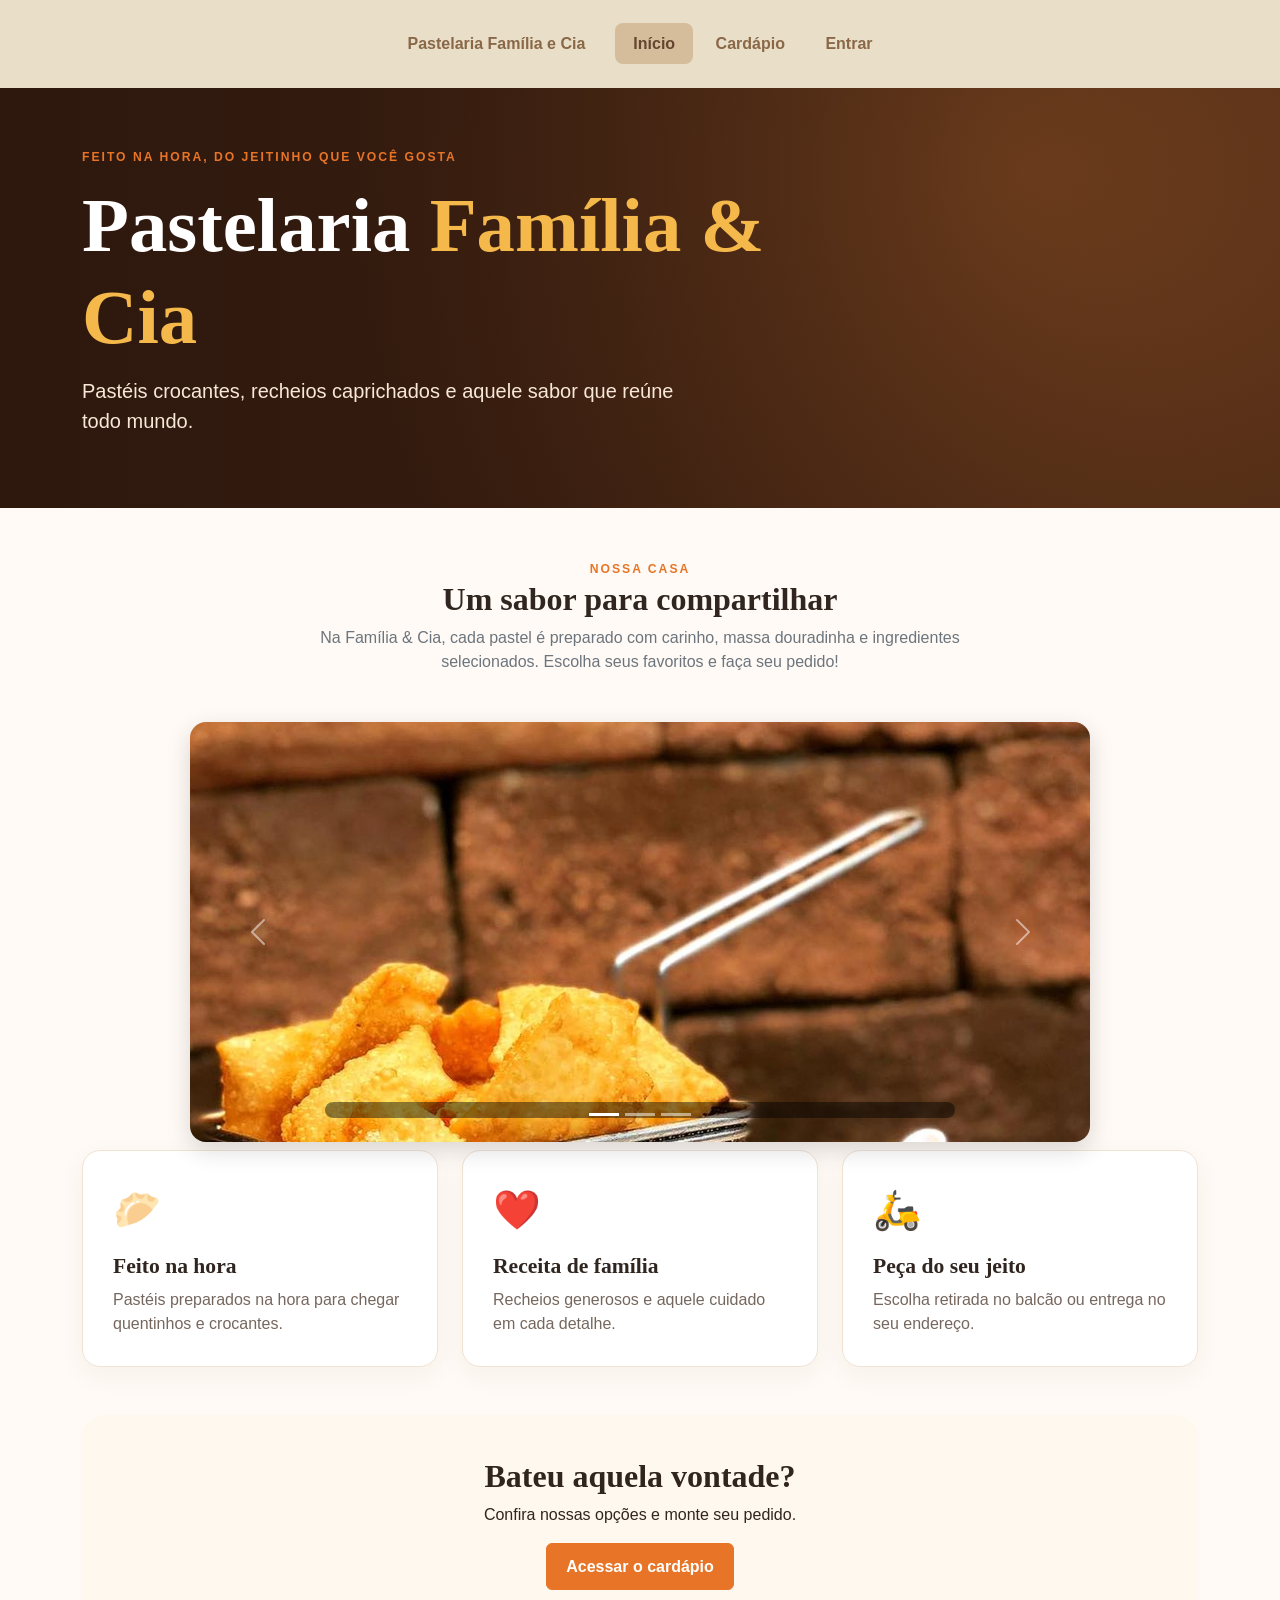
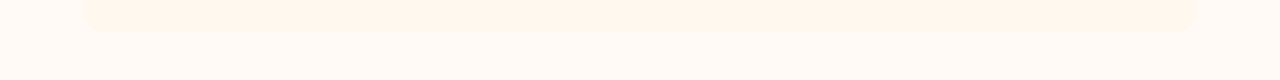
==== index.html @ 38f6bf9c "primeiro commit" ====
<!DOCTYPE html>
<html lang="pt-br">
<head>
  <meta charset="UTF-8">
  <meta name="viewport" content="width=device-width, initial-scale=1.0">
  <title>Pastelaria Família & Cia</title>

  <!-- Bootstrap CSS -->
  <link href="https://cdn.jsdelivr.net/npm/bootstrap@5.3.8/dist/css/bootstrap.min.css" rel="stylesheet">
  <!-- Estilos Customizados -->
  <link rel="stylesheet" href="public/style/index.css">

  

  
<link rel="stylesheet"
href="https://cdn.jsdelivr.net/npm/bootstrap-icons@1.11.3/font/bootstrap-icons.min.css">
 
</head>
<body>

   <nav>
    <a href="index.html">Pastelaria Família e Cia</a>

    <div class="links-nav">
        <a href="index.html">Início</a>
        <a href="login.html">Login</a>
        <a href="cardapio.html">Cardápio</a>
        <a href="produtos.html">Produtos</a>
        <a href="pedidos.html">Pedidos</a>
        <a href="usuarios.html">Usuários</a>
        <a href="perfil.html">Perfil</a>
        
        <!-- Ícone do Carrinho padronizado (sem li para evitar o ponto) -->
        <a href="carrinho.html" class="link-carrinho" title="Meu carrinho">
            <i class="bi bi-cart3"></i>
            <span class="cart-count-badge">0</span>
        </a>
    </div>
</nav>

  <!-- Cabeçalho Principal (Hero) -->
  <header class="hero">
    <div class="container py-5">
      <span class="eyebrow">Feito na hora, do jeitinho que você gosta</span>
      <h1>Pastelaria <span>Família & Cia</span></h1>
      <p class="lead">Pastéis crocantes, recheios caprichados e aquele sabor que reúne todo mundo.</p>
    </div>
  </header>

  <!-- Conteúdo Principal -->
  <main class="container py-5">
    <section class="text-center mb-5">
      <span class="eyebrow">Nossa casa</span>
      <h2>Um sabor para compartilhar</h2>
      <p class="text-secondary mx-auto intro">
        Na Família & Cia, cada pastel é preparado com carinho, massa douradinha e ingredientes selecionados. Escolha seus favoritos e faça seu pedido!
      </p>
    </section>

    <!-- Carrossel de fotos -->
<div id="carrosselPasteis" class="carousel slide carrossel-pasteis mb-2" data-bs-ride="carousel">
  <div class="carousel-indicators">
    <button type="button" data-bs-target="#carrosselPasteis" data-bs-slide-to="0" class="active" aria-label="Foto 1"></button>
    <button type="button" data-bs-target="#carrosselPasteis" data-bs-slide-to="1" aria-label="Foto 2"></button>
    <button type="button" data-bs-target="#carrosselPasteis" data-bs-slide-to="2" aria-label="Foto 3"></button>
  </div>

  <div class="carousel-inner">
    <div class="carousel-item active">
      <img src="public/images/pastel01.jpg" class="d-block w-100">
      <div class="carousel-caption">
  
      </div>
    </div>
    <div class="carousel-item">
      <img src="public/images/pastel02.webp" class="d-block w-100">
      <div class="carousel-caption">
        
      </div>
    </div>
    <div class="carousel-item">
      <img src="public/images/pastel03.jpg" class="d-block w-100">
      <div class="carousel-caption">
        
      </div>
    </div>
  </div>

  <button class="carousel-control-prev" type="button" data-bs-target="#carrosselPasteis" data-bs-slide="prev">
    <span class="carousel-control-prev-icon" aria-hidden="true"></span>
    <span class="visually-hidden">Anterior</span>
  </button>
  <button class="carousel-control-next" type="button" data-bs-target="#carrosselPasteis" data-bs-slide="next">
    <span class="carousel-control-next-icon" aria-hidden="true"></span>
    <span class="visually-hidden">Próximo</span>
  </button>
</div>

    <!-- Destaques -->
    <div class="row g-4">
      <div class="col-md-4">
        <div class="feature-card">
          <div class="feature-icon">🥟</div>
          <h3>Feito na hora</h3>
          <p>Pastéis preparados na hora para chegar quentinhos e crocantes.</p>
        </div>
      </div>

      <div class="col-md-4">
        <div class="feature-card">
          <div class="feature-icon">❤️</div>
          <h3>Receita de família</h3>
          <p>Recheios generosos e aquele cuidado em cada detalhe.</p>
        </div>
      </div>

      <div class="col-md-4">
        <div class="feature-card">
          <div class="feature-icon">🛵</div>
          <h3>Peça do seu jeito</h3>
          <p>Escolha retirada no balcão ou entrega no seu endereço.</p>
        </div>
      </div>
    </div>

    <!-- Chamada para Ação (CTA) -->
    <section class="cta mt-5 text-center">
      <h2>Bateu aquela vontade?</h2>
      <p>Confira nossas opções e monte seu pedido.</p>
      <a href="cardapio.html" class="btn btn-pastel">Acessar o cardápio</a>
    </section>
  </main>
  

  <!-- Rodapé gerado via JS -->
  <div id="site-footer"></div>

  <!-- Scripts -->
  <script src="https://cdn.jsdelivr.net/npm/bootstrap@5.3.8/dist/js/bootstrap.bundle.min.js"></script>
  <script src="public/scripts/sessao.js"></script>
</body>
</html>
---- public/style/index.css ----
/* Barra de navegação */
nav {
    background-color: #E9DFC9;
    padding: 20px;
    display: flex;
    justify-content: center;
    align-items: center;
    gap: 12px;
    flex-wrap: wrap;
}

/* Links */
nav a {
    color: #896747;
    text-decoration: none;
    font-size: 16px;
    font-weight: 600;
    padding: 12px 18px;
    border-radius: 8px;
    transition: all 0.3s ease;
}

/* Ao passar o mouse */
nav a:hover {
    background-color: #C49A6C;
    color: #FFF9ED;
}

/* Link da página atual */
nav a.ativo {
    background-color: #D5BD9B;
    color: #65452F;
}

:root {
    --brown: #432719;
    --orange: #e87527;
    --cream: #fff8ef;
    --gold: #f5b84b;
    --ink: #30251f
}

* {
    box-sizing: border-box
}

body {
    font-family: 'DM Sans', sans-serif;
    background: #fffdf9;
    color: var(--ink)
}

h1,
h2,
h3,
.brand {
    font-family: 'Playfair Display', serif;
    font-weight: 700
}

a {
    color: var(--orange)
}

.site-nav {
    background: var(--brown);
    padding: 13px 0
}

.site-nav .navbar-brand {
    font-family: 'Playfair Display', serif;
    color: #fff;
    font-size: 1.35rem
}

.site-nav .nav-link {
    color: #f9e9d9 !important;
    font-weight: 600
}

.site-nav .nav-link:hover {
    color: var(--gold) !important
}

.hero {
    background: linear-gradient(90deg, rgba(42, 22, 12, .92), rgba(42, 22, 12, .56)), radial-gradient(circle at 80% 20%, #d77b37, #572c18 65%);
    color: white;
    min-height: 420px;
    display: flex;
    align-items: center
}

.hero h1 {
    font-size: clamp(2.7rem, 6vw, 4.8rem);
    max-width: 760px;
    margin: 12px 0
}

.hero h1 span {
    color: var(--gold)
}

.hero .lead {
    max-width: 610px;
    color: #f8e8d7
}

.eyebrow {
    text-transform: uppercase;
    letter-spacing: 2px;
    font-size: .76rem;
    font-weight: 700;
    color: var(--orange)
}

.btn-pastel, .btn-nonna {
    background: var(--orange);
    border-color: var(--orange);
    color: white;
    font-weight: 700;
    padding: .65rem 1.2rem
}

.btn-pastel:hover, .btn-nonna:hover {
    background: #c95d18;
    border-color: #c95d18;
    color: white
}

.btn-outline-light {
    font-weight: 600
}

.intro {
    max-width: 700px
}

.feature-card {
    height: 100%;
    padding: 30px;
    border: 1px solid #f1e2d4;
    border-radius: 18px;
    background: white;
    box-shadow: 0 8px 28px #5a30100c
}

.feature-card h3 {
    font-size: 1.35rem
}

.feature-card p {
    color: #76675e;
    margin: 0
}

.feature-icon {
    font-size: 2.4rem;
    margin-bottom: 15px
}

.cta {
    background: var(--cream);
    border-radius: 22px;
    padding: 42px 20px
}

.page-heading {
    text-align: center;
    margin-bottom: 32px
}

.page-heading p {
    color: #76675e
}

.form-card {
    max-width: 480px;
    margin: auto;
    padding: 32px;
    background: white;
    border: 1px solid #f0e3d7;
    border-radius: 18px;
    box-shadow: 0 12px 35px #492b1510
}

.form-card.wide {
    max-width: 850px
}

.form-card h1 {
    margin: 8px 0 22px
}

.form-control,
.form-select {
    border-color: #e8d9cc;
    padding: .7rem .85rem
}

.form-control:focus,
.form-select:focus {
    border-color: var(--orange);
    box-shadow: 0 0 0 .2rem #e8752720
}

.product-card {
    height: 100%;
    border: 1px solid #f0e2d5;
    border-radius: 18px;
    overflow: hidden;
    box-shadow: 0 8px 25px #492b150b;
    transition: .2s
}

.product-card:hover {
    transform: translateY(-4px);
    box-shadow: 0 14px 30px #492b1518
}

.product-art {
    height: 175px;
    background: linear-gradient(135deg, #fff0d9, #f7d5a8);
    display: grid;
    place-items: center;
    font-size: 5rem
}

.product-card .card-body {
    padding: 20px
}

.price {
    font-size: 1.25rem;
    color: #b84e14;
    font-weight: 800
}

.filter-btn {
    border: 1px solid #e7d5c6;
    background: white;
    border-radius: 30px;
    padding: 8px 17px;
    font-weight: 600
}

.filter-btn.active,
.filter-btn:hover {
    background: var(--brown);
    color: white;
    border-color: var(--brown)
}

footer {
    margin-top: 40px;
    background: var(--brown);
    color: #f6e9dc;
    padding: 28px 0;
    text-align: center
}

footer p {
    margin: 0
}

.table thead th {
    background: #fff0df;
    color: var(--brown)
}

.status {
    border-radius: 30px;
    padding: 5px 10px;
    background: #fff0d9;
    color: #9a4b14;
    font-size: .8rem;
    font-weight: 700
}

/* Botão outline pastel */
.btn-outline-pastel {
    color: var(--orange);
    border: 1px solid var(--orange);
    background-color: transparent;
    font-weight: 600;
    transition: all 0.2s ease;
}

.btn-outline-pastel:hover {
    background-color: var(--orange);
    border-color: var(--orange);
    color: #fff;
}

/* Badge do carrinho */
.cart-count-badge {
    font-size: 0.72rem;
    padding: 2px 7px;
    border-radius: 12px;
    background-color: var(--gold);
    color: var(--brown);
    font-weight: 700;
    vertical-align: middle;
    margin-left: 5px;
}

/* Estilos do Carrinho */
.cart-card {
    background: #fff;
    border: 1px solid #f0e2d5;
    border-radius: 18px;
    padding: 24px;
    box-shadow: 0 6px 20px rgba(73, 43, 21, 0.05);
}

.cart-item {
    display: flex;
    align-items: center;
    gap: 16px;
    padding: 16px 0;
    border-bottom: 1px solid #f6ece3;
}

.cart-item:last-child {
    border-bottom: none;
}

.cart-item-img {
    width: 74px;
    height: 74px;
    object-fit: cover;
    border-radius: 12px;
    border: 1px solid #eee;
    background-color: #faf5ef;
    display: flex;
    align-items: center;
    justify-content: center;
    font-size: 1.8rem;
    flex-shrink: 0;
}

.qty-control {
    display: inline-flex;
    align-items: center;
    border: 1px solid #dfd1c3;
    border-radius: 8px;
    background: #fff;
    overflow: hidden;
}

.qty-btn {
    border: none;
    background: #fbf6f0;
    color: var(--brown);
    width: 32px;
    height: 32px;
    font-weight: bold;
    display: flex;
    align-items: center;
    justify-content: center;
    cursor: pointer;
    transition: background 0.2s;
}

.qty-btn:hover {
    background: #eaddce;
}

.qty-input {
    width: 44px;
    height: 32px;
    border: none;
    text-align: center;
    font-weight: 600;
    font-size: 0.95rem;
    background: transparent;
    -moz-appearance: textfield;
}

.qty-input::-webkit-outer-spin-button,
.qty-input::-webkit-inner-spin-button {
    -webkit-appearance: none;
    margin: 0;
}

/* Stepper de Acompanhamento */
.stepper-tracker {
    position: relative;
    padding: 20px 10px;
    margin: 20px 0 35px;
}

.stepper-progress-bar {
    position: absolute;
    top: 43px;
    left: 16%;
    right: 16%;
    height: 4px;
    background: #e9dec9;
    z-index: 1;
}

.stepper-progress-line {
    height: 100%;
    width: 0%;
    background: var(--orange);
    transition: width 0.4s ease;
}

.stepper-steps {
    display: flex;
    justify-content: space-between;
    position: relative;
    z-index: 2;
}

.stepper-step {
    display: flex;
    flex-direction: column;
    align-items: center;
    text-align: center;
    width: 140px;
}

.stepper-icon {
    width: 48px;
    height: 48px;
    border-radius: 50%;
    background: #fff;
    border: 3px solid #dfd3c5;
    display: flex;
    align-items: center;
    justify-content: center;
    font-weight: 700;
    font-size: 1.1rem;
    color: #9c8a7e;
    margin-bottom: 8px;
    transition: all 0.3s ease;
}

.stepper-label {
    font-size: 0.88rem;
    font-weight: 600;
    color: #8c7b70;
}

.stepper-step.active .stepper-icon {
    background: var(--orange);
    border-color: var(--orange);
    color: #fff;
    box-shadow: 0 0 0 5px rgba(232, 117, 39, 0.2);
    transform: scale(1.08);
}

.stepper-step.active .stepper-label {
    color: var(--brown);
    font-weight: 700;
}

.stepper-step.completed .stepper-icon {
    background: #28a745;
    border-color: #28a745;
    color: #fff;
}

.stepper-step.completed .stepper-label {
    color: #28a745;
    font-weight: 600;
}

/* Badges de Status do Pedido */
.badge-status {
    padding: 6px 14px;
    border-radius: 20px;
    font-size: 0.85rem;
    font-weight: 700;
    display: inline-flex;
    align-items: center;
    gap: 6px;
}

.badge-aguardando {
    background: #fff3cd;
    color: #856404;
    border: 1px solid #ffeeba;
}

.badge-andamento {
    background: #d1ecf1;
    color: #0c5460;
    border: 1px solid #bee5eb;
}

.badge-finalizado {
    background: #d4edda;
    color: #155724;
    border: 1px solid #c3e6cb;
}

.badge-cancelado {
    background: #f8d7da;
    color: #721c24;
    border: 1px solid #f5c6cb;
}

/* PIX Box */
.pix-box {
    background: #fffdf9;
    border: 2px dashed #f0cb9e;
    border-radius: 16px;
    padding: 20px;
    text-align: center;
}

.pix-key-input {
    font-family: monospace;
    background: #fff;
    font-size: 0.85rem;
    text-align: center;
}

@media(max-width: 768px) {
    .cart-item {
        flex-direction: column;
        align-items: flex-start;
    }
    .stepper-step {
        width: 100px;
    }
    .stepper-label {
        font-size: 0.75rem;
    }
    .stepper-progress-bar {
        left: 10%;
        right: 10%;
    }
}

@media(max-width:575px) {
    .hero {
        min-height: 390px
    }

    .form-card {
        padding: 23px
    }

    .site-nav .navbar-brand {
        font-size: 1.1rem
    }
}


body {
    background-color: #fffaf5;
}

/* Navbar */

.navbar-carrinho {
    background-color: #5b2818;
}

.navbar-carrinho .navbar-brand {
    color: #fff;
}

.navbar-carrinho .nav-link {
    color: #fff;
}

.navbar-carrinho .nav-link:hover,
.navbar-carrinho .nav-link.active {
    color: #ffc107;
}

/* Conteúdo principal */

.carrinho-container {
    max-width: 1100px;
    margin: 45px auto;
    padding: 20px;
}

.titulo-carrinho {
    color: #5b2818;
    font-weight: bold;
    margin-bottom: 30px;
}

/* Card dos produtos */

.carrinho-card {
    background: #fff;
    border-radius: 15px;
    padding: 20px;
    margin-bottom: 18px;
    box-shadow: 0 3px 12px rgba(0, 0, 0, 0.07);
}

.produto-imagem {
    width: 110px;
    height: 100px;
    object-fit: cover;
    border-radius: 12px;
    background: #f1e6dc;
}

.produto-nome {
    color: #542719;
    font-weight: bold;
    font-size: 18px;
}

.produto-descricao {
    color: #777;
    font-size: 14px;
}

.produto-preco {
    color: #a84d24;
    font-weight: bold;
}

/* Quantidade */

.quantidade-input {
    width: 75px;
    text-align: center;
}

/* Remover produto */

.btn-remover {
    border: none;
    background: transparent;
    color: #dc3545;
    font-size: 14px;
    cursor: pointer;
}

.btn-remover:hover {
    text-decoration: underline;
}

/* Resumo */

.resumo-carrinho {
    background: #fff;
    padding: 25px;
    border-radius: 15px;
    box-shadow: 0 3px 12px rgba(0, 0, 0, 0.07);
}

.resumo-carrinho h4 {
    color: #5b2818;
    font-weight: bold;
    margin-bottom: 25px;
}

.resumo-linha {
    display: flex;
    justify-content: space-between;
    align-items: center;
    margin-bottom: 18px;
    gap: 10px;
}

.resumo-total {
    font-size: 18px;
    font-weight: bold;
}

.resumo-total strong {
    color: #a84d24;
    font-size: 24px;
}

/* Botão finalizar */

.btn-finalizar {
    background-color: #a84d24;
    color: white;
    border: none;
    padding: 13px;
    border-radius: 10px;
    width: 100%;
    font-weight: bold;
    transition: 0.3s;
}

.btn-finalizar:hover {
    background-color: #843919;
}

/* Voltar ao cardápio */

.btn-voltar {
    display: inline-block;
    margin-top: 10px;
    color: #a84d24;
    text-decoration: none;
    font-weight: bold;
}

.btn-voltar:hover {
    text-decoration: underline;
}

/* Carrinho vazio */

.carrinho-vazio {
    text-align: center;
    padding: 60px 20px;
    background: white;
    border-radius: 15px;
}

.carrinho-vazio h3 {
    color: #5b2818;
    margin-bottom: 15px;
}

.carrinho-vazio p {
    color: #777;
}

/* Rodapé */

.rodape-carrinho {
    background-color: #5b2818;
    color: #fff;
    text-align: center;
    padding: 22px 15px;
    margin-top: 50px;
}

.rodape-carrinho p {
    margin: 0;
}

/* Responsividade */

@media (max-width: 768px) {

    .carrinho-container {
        margin: 25px auto;
        padding: 15px;
    }

    .produto-imagem {
        width: 85px;
        height: 85px;
    }

    .carrinho-card {
        padding: 15px;
    }

    .produto-nome {
        font-size: 16px;
    }

    .quantidade-input {
        width: 65px;
    }

    .resumo-carrinho {
        margin-top: 20px;
    }
}

/* Ícone do carrinho na Navbar */

.link-carrinho {
    position: relative;
    display: inline-flex;
    align-items: center;
    justify-content: center;
    font-size: 23px;
    color: #fff !important;
    padding: 8px 12px !important;
    transition: 0.3s;
}

.link-carrinho:hover {
    color: #ffc107 !important;
    transform: scale(1.08);
}

.cart-count-badge {
    position: absolute;
    top: -2px;
    right: 0;
    background-color: #ffc107;
    color: #5b2818;
    font-size: 11px;
    font-weight: bold;
    min-width: 17px;
    height: 17px;
    border-radius: 50%;
    display: none;
    align-items: center;
    justify-content: center;
    padding: 2px 4px;
}


/* CORES DA PASTELARIA */
:root {
    --marrom: #2b1207;
    --marrom-claro: #351708;
    --creme: #fff4df;
    --creme-escuro: #f7e8cc;
    --dourado: #ffc947;
    --dourado-escuro: #e4a523;
    --texto: #32190d;
    --texto-claro: #947e66;
}


/* CONTEÚDO */
.conteudo-acompanhamento {
    min-height: 75vh;
    padding-top: 45px;
    padding-bottom: 60px;
}

/* TÍTULO */
.pagina-acompanhamento .page-heading {
    text-align: center;
    margin-bottom: 35px;
}

.pagina-acompanhamento .eyebrow {
    color: #bf8420;
    font-size: 11px;
    font-weight: bold;
    letter-spacing: 2px;
    text-transform: uppercase;
    margin-bottom: 10px;
}

.pagina-acompanhamento .page-heading h1 {
    color: var(--marrom);
    font-family: Georgia, serif;
    font-size: 38px;
    font-style: italic;
    margin-bottom: 10px;
}

.pagina-acompanhamento .page-heading p {
    color: var(--texto-claro);
    font-size: 15px;
}

/* CARD DO PEDIDO */
.pedido-card {
    background: #fffaf1;
    border: 1px solid #f0e0c4;
    border-radius: 12px;
    padding: 25px;
    margin: 0 auto 25px;
    max-width: 950px;
    box-shadow: 0 5px 18px rgba(43, 18, 7, 0.06);
}

/* CABEÇALHO DO PEDIDO */
.pedido-topo {
    display: flex;
    justify-content: space-between;
    align-items: center;
    flex-wrap: wrap;
    gap: 15px;
    border-bottom: 1px solid #ecddc5;
    padding-bottom: 18px;
}

.pedido-topo h4 {
    color: var(--marrom);
    font-family: Georgia, serif;
    font-size: 21px;
    margin-bottom: 5px;
}

.pedido-topo p {
    color: var(--texto-claro);
    font-size: 13px;
}

.status-atual {
    display: inline-block;
    background: #fff0c9;
    color: #80550d;
    padding: 9px 15px;
    border-radius: 20px;
    font-size: 12px;
    font-weight: bold;
}

/* ETAPAS */
.titulo-etapas {
    color: var(--marrom);
    font-family: Georgia, serif;
    font-size: 19px;
    margin-top: 25px;
    margin-bottom: 25px;
}

.etapas {
    display: flex;
    justify-content: space-between;
    position: relative;
    gap: 10px;
    margin: 30px 5px;
}

.etapas::before {
    content: "";
    position: absolute;
    height: 3px;
    background: #eadcc3;
    top: 22px;
    left: 10%;
    right: 10%;
    z-index: 0;
}

.etapa {
    flex: 1;
    text-align: center;
    position: relative;
    z-index: 1;
}

.etapa .icone {
    width: 46px;
    height: 46px;
    display: flex;
    justify-content: center;
    align-items: center;
    margin: 0 auto 10px;
    border-radius: 50%;
    background: #eadcc3;
    color: #947e66;
    font-size: 19px;
}

.etapa.concluida .icone {
    background: var(--dourado);
    color: var(--marrom);
}

.etapa p {
    color: var(--texto-claro);
    font-size: 12px;
    margin: 0;
}

.etapa.concluida p {
    color: var(--marrom);
    font-weight: bold;
}

/* PRODUTOS */
.produtos-pedido {
    margin-top: 30px;
}

.produtos-pedido h5 {
    color: var(--marrom);
    font-family: Georgia, serif;
    font-size: 19px;
    margin-bottom: 15px;
}

.produto-item {
    display: flex;
    justify-content: space-between;
    gap: 15px;
    padding: 12px 0;
    border-bottom: 1px solid #ecddc5;
    color: #62452f;
    font-size: 14px;
}

/* INFORMAÇÕES */
.informacoes-pedido {
    display: grid;
    grid-template-columns: 1fr 1fr;
    gap: 15px;
    margin-top: 25px;
}

.info-box {
    background: #fff3dd;
    border: 1px solid #f0dfc1;
    border-radius: 8px;
    padding: 15px;
}

.info-box i {
    color: #c28a22;
    font-size: 20px;
    margin-right: 7px;
}

.info-box strong {
    color: var(--marrom);
    font-size: 13px;
}

.info-box p {
    color: var(--texto-claro);
    font-size: 13px;
    margin: 8px 0 0;
}

/* TOTAL */
.total-pedido {
    text-align: right;
    border-top: 1px solid #ecddc5;
    padding-top: 18px;
    margin-top: 20px;
    color: var(--marrom);
    font-size: 21px;
    font-weight: bold;
}

/* PEDIDO VAZIO */
.sem-pedidos {
    background: #fffaf1;
    border: 1px solid #f0e0c4;
    border-radius: 12px;
    max-width: 650px;
    margin: 0 auto;
    padding: 45px 25px;
    text-align: center;
    box-shadow: 0 5px 18px rgba(43, 18, 7, 0.06);
}

.sem-pedidos .icone-vazio {
    width: 75px;
    height: 75px;
    margin: 0 auto 18px;
    display: flex;
    align-items: center;
    justify-content: center;
    background: #fff0d0;
    color: #b77b19;
    border-radius: 50%;
    font-size: 32px;
}

.sem-pedidos h4 {
    color: var(--marrom);
    font-family: Georgia, serif;
    font-size: 23px;
    margin-bottom: 10px;
}

.sem-pedidos p {
    color: var(--texto-claro);
    font-size: 14px;
    margin-bottom: 22px;
}

/* BOTÃO */
.btn-acompanhamento {
    display: inline-block;
    background: var(--dourado);
    color: var(--marrom);
    border: none;
    border-radius: 25px;
    padding: 11px 22px;
    font-size: 13px;
    font-weight: bold;
    text-decoration: none;
    transition: 0.3s;
}

.btn-acompanhamento:hover {
    background: var(--dourado-escuro);
    color: var(--marrom);
    transform: translateY(-2px);
}

/* RODAPÉ */
.pagina-acompanhamento footer {
    background: var(--marrom);
    color: #dfc9ad;
    text-align: center;
    padding: 22px 15px;
}

.pagina-acompanhamento footer p {
    margin: 0;
    font-size: 12px;
}

/* RESPONSIVIDADE */
@media (max-width: 768px) {

    .pagina-acompanhamento nav {
        justify-content: center;
    }

    .pagina-acompanhamento .links-nav {
        gap: 12px;
    }

    .pagina-acompanhamento .page-heading h1 {
        font-size: 30px;
    }

    .pedido-card {
        padding: 18px;
    }

    .etapa p {
        font-size: 10px;
    }

    .etapa .icone {
        width: 38px;
        height: 38px;
        font-size: 16px;
    }

    .etapas::before {
        top: 18px;
    }
}

@media (max-width: 480px) {

    .informacoes-pedido {
        grid-template-columns: 1fr;
    }

    .etapas {
        gap: 3px;
    }

    .etapa p {
        font-size: 9px;
    }

    .pedido-topo {
        align-items: flex-start;
        flex-direction: column;
    }

    .produto-item {
        font-size: 12px;
    }
}


/* =====================================
   NAVBAR PADRÃO - FAMÍLIA & CIA
===================================== */

.site-navbar {
    width: 100%;
    min-height: 72px;
    background: #2b1207;
    padding: 0 5.5%;
    display: flex;
    align-items: center;
    justify-content: space-between;
    gap: 25px;
    position: sticky;
    top: 0;
    z-index: 1000;
    box-sizing: border-box;
}

/* Nome da pastelaria */
.site-navbar .site-brand {
    color: #ffc947;
    font-family: "Playfair Display", Georgia, serif;
    font-size: 21px;
    font-weight: 500;
    text-decoration: none;
    white-space: nowrap;
}

/* Links */
.site-navbar .links-nav {
    display: flex;
    align-items: center;
    justify-content: flex-end;
    gap: 25px;
}

/* Letras dos links */
.site-navbar .links-nav a {
    color: #dfc9ad;
    font-family: "DM Sans", Arial, sans-serif;
    font-size: 12px;
    font-weight: 400;
    text-decoration: none;
    white-space: nowrap;
    transition: color 0.3s;
}

/* Efeito ao passar o mouse */
.site-navbar .links-nav a:hover {
    color: #ffc947;
}

/* Página atual */
.site-navbar .links-nav a.link-ativo {
    color: #ffc947;
    font-weight: 600;
}

/* Carrinho */
.site-navbar .links-nav .link-carrinho {
    display: flex;
    align-items: center;
    gap: 7px;
}

.site-navbar .link-carrinho i {
    font-size: 16px;
}

/* Número de produtos no carrinho */
.site-navbar .cart-count-badge {
    display: inline-flex;
    align-items: center;
    justify-content: center;
    min-width: 19px;
    height: 19px;
    padding: 0 5px;
    border-radius: 50%;
    background: #ffc947;
    color: #2b1207;
    font-size: 10px;
    font-weight: bold;
}

/* Botão do menu para celular */
.site-navbar .menu-mobile {
    display: none;
    background: transparent;
    border: none;
    color: #ffc947;
    font-size: 25px;
    cursor: pointer;
}
/* Carrossel de fotos */
.carrossel-pasteis {
  max-width: 900px;
  margin-left: auto;
  margin-right: auto;
  border-radius: 16px;
  overflow: hidden;
  box-shadow: 0 8px 24px rgba(0, 0, 0, 0.15);
}

.carrossel-pasteis img {
  height: 420px;
  object-fit: cover; /* corta a foto sem deformar */
}

.carrossel-pasteis .carousel-caption {
  background: rgba(0, 0, 0, 0.45);
  border-radius: 12px;
  padding: 0.5rem 1rem;
  bottom: 1.5rem;
}

@media (max-width: 576px) {
  .carrossel-pasteis img { height: 240px; }
}
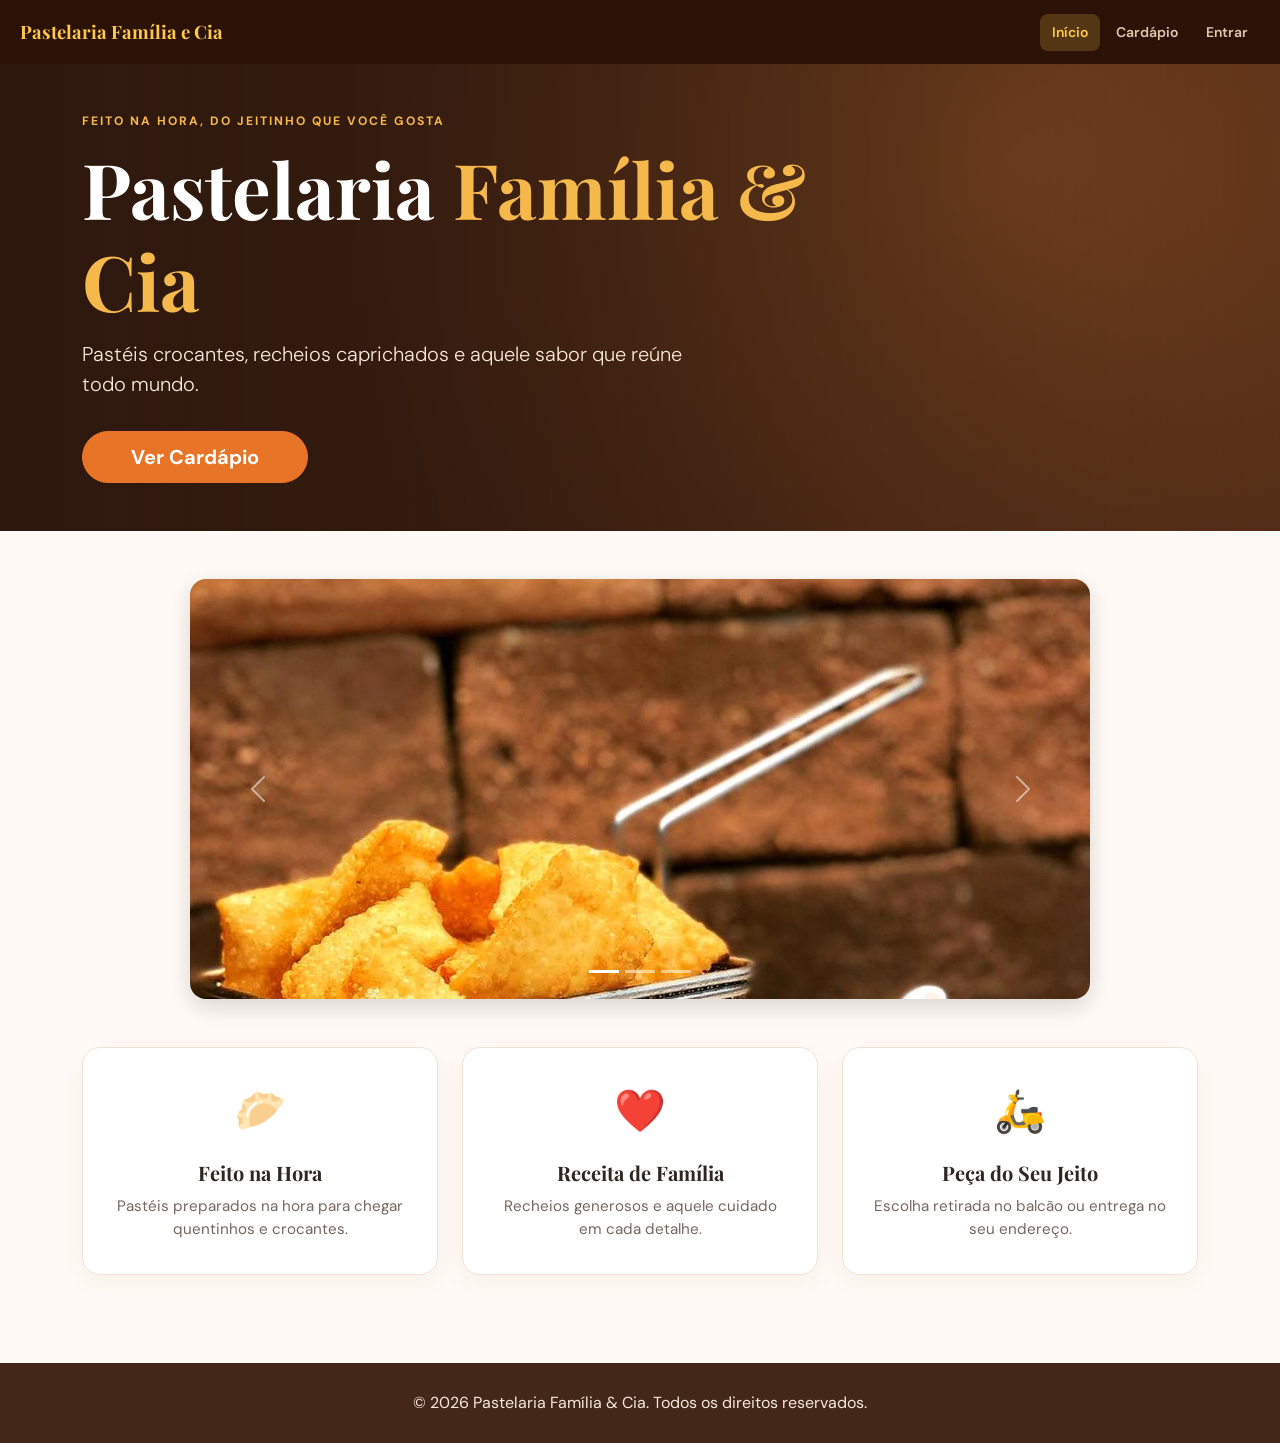
==== commit 5dcf16ae: "ajustes barra de navegação, excluir filtro, mobile" ====
--- a/index.html
+++ b/index.html
@@ -5,138 +5,117 @@
   <meta name="viewport" content="width=device-width, initial-scale=1.0">
   <title>Pastelaria Família & Cia</title>
 
-  <!-- Bootstrap CSS -->
+  <link rel="preconnect" href="https://fonts.googleapis.com">
+  <link rel="preconnect" href="https://fonts.gstatic.com" crossorigin>
+  <link href="https://fonts.googleapis.com/css2?family=DM+Sans:opsz,wght@9..40,400;9..40,600&family=Playfair+Display:wght@700;800&display=swap" rel="stylesheet">
+
   <link href="https://cdn.jsdelivr.net/npm/bootstrap@5.3.8/dist/css/bootstrap.min.css" rel="stylesheet">
-  <!-- Estilos Customizados -->
+  <link rel="stylesheet" href="https://cdn.jsdelivr.net/npm/bootstrap-icons@1.11.3/font/bootstrap-icons.min.css">
   <link rel="stylesheet" href="public/style/index.css">
-
-  
-
-  
-<link rel="stylesheet"
-href="https://cdn.jsdelivr.net/npm/bootstrap-icons@1.11.3/font/bootstrap-icons.min.css">
- 
 </head>
 <body>
 
-   <nav>
-    <a href="index.html">Pastelaria Família e Cia</a>
+  <!-- Navegação -->
+  <nav>
+    <a href="index.html" class="nav-brand">Pastelaria Família e Cia</a>
 
-    <div class="links-nav">
-        <a href="index.html">Início</a>
-        <a href="login.html">Login</a>
-        <a href="cardapio.html">Cardápio</a>
-        <a href="produtos.html">Produtos</a>
-        <a href="pedidos.html">Pedidos</a>
-        <a href="usuarios.html">Usuários</a>
-        <a href="perfil.html">Perfil</a>
-        
-        <!-- Ícone do Carrinho padronizado (sem li para evitar o ponto) -->
-        <a href="carrinho.html" class="link-carrinho" title="Meu carrinho">
-            <i class="bi bi-cart3"></i>
-            <span class="cart-count-badge">0</span>
-        </a>
+    <!-- Botão hamburguer (só aparece no mobile) -->
+    <button class="nav-toggle" id="navToggle" aria-label="Abrir menu">
+      <i class="bi bi-list"></i>
+    </button>
+
+    <div class="links-nav" id="linksNav">
+      <a href="index.html">Início</a>
+      <a href="login.html">Login</a>
+      <a href="cardapio.html">Cardápio</a>
+      <a href="produtos.html">Produtos</a>
+      <a href="pedidos.html">Pedidos</a>
+      <a href="usuarios.html">Usuários</a>
+      <a href="perfil.html">Perfil</a>
+      <a href="carrinho.html" class="link-carrinho" title="Meu carrinho">
+        <i class="bi bi-cart3"></i>
+        <span class="cart-text">Carrinho</span>
+        <span class="cart-count-badge">0</span>
+      </a>
     </div>
-</nav>
+  </nav>
 
-  <!-- Cabeçalho Principal (Hero) -->
+  <!-- Hero -->
   <header class="hero">
-    <div class="container py-5">
+    <div class="container py-4 py-md-5">
       <span class="eyebrow">Feito na hora, do jeitinho que você gosta</span>
       <h1>Pastelaria <span>Família & Cia</span></h1>
       <p class="lead">Pastéis crocantes, recheios caprichados e aquele sabor que reúne todo mundo.</p>
+      <a href="cardapio.html" class="btn btn-pastel btn-lg mt-3 px-4 px-md-5 rounded-pill">
+        Ver Cardápio
+      </a>
     </div>
   </header>
 
-  <!-- Conteúdo Principal -->
-  <main class="container py-5">
-    <section class="text-center mb-5">
-      <span class="eyebrow">Nossa casa</span>
-      <h2>Um sabor para compartilhar</h2>
-      <p class="text-secondary mx-auto intro">
-        Na Família & Cia, cada pastel é preparado com carinho, massa douradinha e ingredientes selecionados. Escolha seus favoritos e faça seu pedido!
-      </p>
-    </section>
+  <main class="container py-4 py-md-5">
 
-    <!-- Carrossel de fotos -->
-<div id="carrosselPasteis" class="carousel slide carrossel-pasteis mb-2" data-bs-ride="carousel">
-  <div class="carousel-indicators">
-    <button type="button" data-bs-target="#carrosselPasteis" data-bs-slide-to="0" class="active" aria-label="Foto 1"></button>
-    <button type="button" data-bs-target="#carrosselPasteis" data-bs-slide-to="1" aria-label="Foto 2"></button>
-    <button type="button" data-bs-target="#carrosselPasteis" data-bs-slide-to="2" aria-label="Foto 3"></button>
-  </div>
+    <!-- Carrossel -->
+    <div id="carrosselPasteis" class="carousel slide carrossel-pasteis mb-4 mb-md-5" data-bs-ride="carousel" data-bs-interval="4000">
+      <div class="carousel-indicators">
+        <button type="button" data-bs-target="#carrosselPasteis" data-bs-slide-to="0" class="active" aria-label="Foto 1"></button>
+        <button type="button" data-bs-target="#carrosselPasteis" data-bs-slide-to="1" aria-label="Foto 2"></button>
+        <button type="button" data-bs-target="#carrosselPasteis" data-bs-slide-to="2" aria-label="Foto 3"></button>
+      </div>
+      <div class="carousel-inner">
+        <div class="carousel-item active">
+          <img src="public/images/pastel01.jpg" class="d-block w-100" alt="Pastéis crocantes">
+        </div>
+        <div class="carousel-item">
+          <img src="public/images/pastel02.webp" class="d-block w-100" alt="Recheio generoso">
+        </div>
+        <div class="carousel-item">
+          <img src="public/images/pastel03.jpg" class="d-block w-100" alt="Momento com a família">
+        </div>
+      </div>
+      <button class="carousel-control-prev" type="button" data-bs-target="#carrosselPasteis" data-bs-slide="prev">
+        <span class="carousel-control-prev-icon" aria-hidden="true"></span>
+        <span class="visually-hidden">Anterior</span>
+      </button>
+      <button class="carousel-control-next" type="button" data-bs-target="#carrosselPasteis" data-bs-slide="next">
+        <span class="carousel-control-next-icon" aria-hidden="true"></span>
+        <span class="visually-hidden">Próximo</span>
+      </button>
+    </div>
 
-  <div class="carousel-inner">
-    <div class="carousel-item active">
-      <img src="public/images/pastel01.jpg" class="d-block w-100">
-      <div class="carousel-caption">
-  
-      </div>
-    </div>
-    <div class="carousel-item">
-      <img src="public/images/pastel02.webp" class="d-block w-100">
-      <div class="carousel-caption">
-        
-      </div>
-    </div>
-    <div class="carousel-item">
-      <img src="public/images/pastel03.jpg" class="d-block w-100">
-      <div class="carousel-caption">
-        
-      </div>
-    </div>
-  </div>
-
-  <button class="carousel-control-prev" type="button" data-bs-target="#carrosselPasteis" data-bs-slide="prev">
-    <span class="carousel-control-prev-icon" aria-hidden="true"></span>
-    <span class="visually-hidden">Anterior</span>
-  </button>
-  <button class="carousel-control-next" type="button" data-bs-target="#carrosselPasteis" data-bs-slide="next">
-    <span class="carousel-control-next-icon" aria-hidden="true"></span>
-    <span class="visually-hidden">Próximo</span>
-  </button>
-</div>
-
-    <!-- Destaques -->
-    <div class="row g-4">
-      <div class="col-md-4">
-        <div class="feature-card">
+    <!-- Diferenciais -->
+    <div class="row g-3 g-md-4">
+      <div class="col-12 col-sm-6 col-md-4">
+        <div class="feature-card text-center">
           <div class="feature-icon">🥟</div>
-          <h3>Feito na hora</h3>
+          <h3>Feito na Hora</h3>
           <p>Pastéis preparados na hora para chegar quentinhos e crocantes.</p>
         </div>
       </div>
-
-      <div class="col-md-4">
-        <div class="feature-card">
+      <div class="col-12 col-sm-6 col-md-4">
+        <div class="feature-card text-center">
           <div class="feature-icon">❤️</div>
-          <h3>Receita de família</h3>
+          <h3>Receita de Família</h3>
           <p>Recheios generosos e aquele cuidado em cada detalhe.</p>
         </div>
       </div>
-
-      <div class="col-md-4">
-        <div class="feature-card">
+      <div class="col-12 col-sm-12 col-md-4">
+        <div class="feature-card text-center">
           <div class="feature-icon">🛵</div>
-          <h3>Peça do seu jeito</h3>
+          <h3>Peça do Seu Jeito</h3>
           <p>Escolha retirada no balcão ou entrega no seu endereço.</p>
         </div>
       </div>
     </div>
 
-    <!-- Chamada para Ação (CTA) -->
-    <section class="cta mt-5 text-center">
-      <h2>Bateu aquela vontade?</h2>
-      <p>Confira nossas opções e monte seu pedido.</p>
-      <a href="cardapio.html" class="btn btn-pastel">Acessar o cardápio</a>
-    </section>
   </main>
-  
 
-  <!-- Rodapé gerado via JS -->
+  <!-- Rodapé -->
+  <footer>
+    <p>&copy; 2026 Pastelaria Família & Cia. Todos os direitos reservados.</p>
+  </footer>
+
   <div id="site-footer"></div>
 
-  <!-- Scripts -->
   <script src="https://cdn.jsdelivr.net/npm/bootstrap@5.3.8/dist/js/bootstrap.bundle.min.js"></script>
   <script src="public/scripts/sessao.js"></script>
 </body>
--- a/public/style/index.css
+++ b/public/style/index.css
@@ -1,36 +1,80 @@
-/* Barra de navegação */
+@import url('https://fonts.googleapis.com/css2?family=DM+Sans:ital,opsz,wght@0,9..40,100..1000;1,9..40,100..1000&family=Playfair+Display:ital,wght@0,400..900;1,400..900&display=swap');
+
+/* =====================================
+   NAVBAR — responsiva com hamburguer
+===================================== */
 nav {
-    background-color: #E9DFC9;
-    padding: 20px;
-    display: flex;
-    justify-content: center;
-    align-items: center;
+    background-color: #2b1207;
+    padding: 0 20px;
+    display: flex;
+    justify-content: space-between;
+    align-items: center;
+    min-height: 64px;
+    position: sticky;
+    top: 0;
+    z-index: 1000;
     gap: 12px;
-    flex-wrap: wrap;
+}
+
+/* Nome / marca */
+.nav-brand {
+    color: #ffc947 !important;
+    text-decoration: none;
+    font-family: 'Playfair Display', serif;
+    font-size: 1.15rem;
+    font-weight: 700;
+    white-space: nowrap;
+    flex-shrink: 0;
+}
+
+/* Links do menu */
+.links-nav {
+    display: flex;
+    align-items: center;
+    gap: 4px;
+    flex-wrap: nowrap;
+}
+
+nav .links-nav a {
+    color: #dfc9ad;
+    text-decoration: none;
+    font-size: 14px;
+    font-weight: 600;
+    padding: 8px 12px;
+    border-radius: 8px;
+    transition: all 0.25s ease;
+    white-space: nowrap;
+}
+
+nav .links-nav a:hover {
+    background-color: rgba(255, 201, 71, 0.15);
+    color: #ffc947;
+}
+
+nav .links-nav a.ativo {
+    background-color: rgba(255, 201, 71, 0.2);
+    color: #ffc947;
+}
+
+/* Botão hamburguer — oculto no desktop */
+.nav-toggle {
+    display: none;
+    background: transparent;
+    border: none;
+    color: #ffc947;
+    font-size: 1.7rem;
+    cursor: pointer;
+    padding: 4px 6px;
+    line-height: 1;
+    flex-shrink: 0;
 }
 
 /* Links */
-nav a {
-    color: #896747;
-    text-decoration: none;
-    font-size: 16px;
-    font-weight: 600;
-    padding: 12px 18px;
-    border-radius: 8px;
-    transition: all 0.3s ease;
-}
-
-/* Ao passar o mouse */
-nav a:hover {
-    background-color: #C49A6C;
-    color: #FFF9ED;
-}
+/* (estilos de nav a herdados pelo .links-nav — ver acima) */
+
+/* Ao passar o mouse e link ativo — via .links-nav */
 
 /* Link da página atual */
-nav a.ativo {
-    background-color: #D5BD9B;
-    color: #65452F;
-}
 
 :root {
     --brown: #432719;
@@ -137,25 +181,35 @@
 
 .feature-card {
     height: 100%;
-    padding: 30px;
+    padding: 32px 28px;
     border: 1px solid #f1e2d4;
     border-radius: 18px;
     background: white;
-    box-shadow: 0 8px 28px #5a30100c
+    box-shadow: 0 8px 28px #5a30100c;
+    transition: transform 0.25s ease, box-shadow 0.25s ease;
+}
+
+.feature-card:hover {
+    transform: translateY(-5px);
+    box-shadow: 0 16px 36px #5a301018;
 }
 
 .feature-card h3 {
-    font-size: 1.35rem
+    font-size: 1.25rem;
+    margin-bottom: 10px;
 }
 
 .feature-card p {
     color: #76675e;
-    margin: 0
+    margin: 0;
+    font-size: 0.95rem;
+    line-height: 1.55;
 }
 
 .feature-icon {
-    font-size: 2.4rem;
-    margin-bottom: 15px
+    font-size: 2.6rem;
+    margin-bottom: 18px;
+    display: block;
 }
 
 .cta {
@@ -303,6 +357,32 @@
     margin-left: 5px;
 }
 
+/* Imagem dos cards do cardápio */
+.cardapio-img {
+    width: 90px;
+    height: 80px;
+    object-fit: cover;
+    border-radius: 10px;
+    border: 1px solid #f0e2d5;
+    flex-shrink: 0;
+    display: block;
+}
+
+/* Estado ativo dos pills de filtro de categoria em produtos.html */
+.categoria-filtro-pill {
+    transition: opacity 0.2s, box-shadow 0.2s;
+    user-select: none;
+}
+
+.categoria-filtro-pill.active {
+    box-shadow: 0 0 0 3px rgba(232, 117, 39, 0.45);
+    opacity: 1;
+}
+
+.categoria-filtro-pill:not(.active) {
+    opacity: 0.65;
+}
+
 /* Estilos do Carrinho */
 .cart-card {
     background: #fff;
@@ -770,6 +850,10 @@
 }
 
 /* Ícone do carrinho na Navbar */
+
+.link-carrinho .cart-text {
+    display: none;
+}
 
 .link-carrinho {
     position: relative;
@@ -805,18 +889,10 @@
 }
 
 
-/* CORES DA PASTELARIA */
-:root {
-    --marrom: #2b1207;
-    --marrom-claro: #351708;
-    --creme: #fff4df;
-    --creme-escuro: #f7e8cc;
-    --dourado: #ffc947;
-    --dourado-escuro: #e4a523;
-    --texto: #32190d;
-    --texto-claro: #947e66;
-}
-
+/* =====================================
+   ACOMPANHAMENTO DE PEDIDO
+   Variáveis mapeadas para o padrão do site
+===================================== */
 
 /* CONTEÚDO */
 .conteudo-acompanhamento {
@@ -832,36 +908,36 @@
 }
 
 .pagina-acompanhamento .eyebrow {
-    color: #bf8420;
-    font-size: 11px;
-    font-weight: bold;
+    color: var(--orange);
+    font-size: 0.76rem;
+    font-weight: 700;
     letter-spacing: 2px;
     text-transform: uppercase;
     margin-bottom: 10px;
 }
 
 .pagina-acompanhamento .page-heading h1 {
-    color: var(--marrom);
-    font-family: Georgia, serif;
-    font-size: 38px;
-    font-style: italic;
+    color: var(--brown);
+    font-family: 'Playfair Display', serif;
+    font-size: 2.4rem;
+    font-weight: 700;
     margin-bottom: 10px;
 }
 
 .pagina-acompanhamento .page-heading p {
-    color: var(--texto-claro);
+    color: #76675e;
     font-size: 15px;
 }
 
 /* CARD DO PEDIDO */
 .pedido-card {
-    background: #fffaf1;
-    border: 1px solid #f0e0c4;
-    border-radius: 12px;
+    background: white;
+    border: 1px solid #f0e2d5;
+    border-radius: 18px;
     padding: 25px;
     margin: 0 auto 25px;
     max-width: 950px;
-    box-shadow: 0 5px 18px rgba(43, 18, 7, 0.06);
+    box-shadow: 0 8px 25px #492b150b;
 }
 
 /* CABEÇALHO DO PEDIDO */
@@ -871,37 +947,39 @@
     align-items: center;
     flex-wrap: wrap;
     gap: 15px;
-    border-bottom: 1px solid #ecddc5;
+    border-bottom: 1px solid #f1e2d4;
     padding-bottom: 18px;
 }
 
 .pedido-topo h4 {
-    color: var(--marrom);
-    font-family: Georgia, serif;
-    font-size: 21px;
+    color: var(--brown);
+    font-family: 'Playfair Display', serif;
+    font-size: 1.3rem;
+    font-weight: 700;
     margin-bottom: 5px;
 }
 
 .pedido-topo p {
-    color: var(--texto-claro);
+    color: #76675e;
     font-size: 13px;
 }
 
 .status-atual {
     display: inline-block;
-    background: #fff0c9;
-    color: #80550d;
-    padding: 9px 15px;
+    background: #fff0d9;
+    color: #9a4b14;
+    padding: 6px 14px;
     border-radius: 20px;
-    font-size: 12px;
-    font-weight: bold;
+    font-size: 0.8rem;
+    font-weight: 700;
 }
 
 /* ETAPAS */
 .titulo-etapas {
-    color: var(--marrom);
-    font-family: Georgia, serif;
-    font-size: 19px;
+    color: var(--brown);
+    font-family: 'Playfair Display', serif;
+    font-size: 1.15rem;
+    font-weight: 700;
     margin-top: 25px;
     margin-bottom: 25px;
 }
@@ -918,7 +996,7 @@
     content: "";
     position: absolute;
     height: 3px;
-    background: #eadcc3;
+    background: #f1e2d4;
     top: 22px;
     left: 10%;
     right: 10%;
@@ -940,25 +1018,27 @@
     align-items: center;
     margin: 0 auto 10px;
     border-radius: 50%;
-    background: #eadcc3;
-    color: #947e66;
+    background: #fff0d9;
+    color: #9a4b14;
     font-size: 19px;
+    border: 2px solid #f1e2d4;
 }
 
 .etapa.concluida .icone {
-    background: var(--dourado);
-    color: var(--marrom);
+    background: var(--orange);
+    border-color: var(--orange);
+    color: #fff;
 }
 
 .etapa p {
-    color: var(--texto-claro);
+    color: #76675e;
     font-size: 12px;
     margin: 0;
 }
 
 .etapa.concluida p {
-    color: var(--marrom);
-    font-weight: bold;
+    color: var(--brown);
+    font-weight: 700;
 }
 
 /* PRODUTOS */
@@ -967,9 +1047,10 @@
 }
 
 .produtos-pedido h5 {
-    color: var(--marrom);
-    font-family: Georgia, serif;
-    font-size: 19px;
+    color: var(--brown);
+    font-family: 'Playfair Display', serif;
+    font-size: 1.1rem;
+    font-weight: 700;
     margin-bottom: 15px;
 }
 
@@ -978,8 +1059,8 @@
     justify-content: space-between;
     gap: 15px;
     padding: 12px 0;
-    border-bottom: 1px solid #ecddc5;
-    color: #62452f;
+    border-bottom: 1px solid #f1e2d4;
+    color: #76675e;
     font-size: 14px;
 }
 
@@ -992,25 +1073,25 @@
 }
 
 .info-box {
-    background: #fff3dd;
-    border: 1px solid #f0dfc1;
-    border-radius: 8px;
+    background: var(--cream);
+    border: 1px solid #f0e3d7;
+    border-radius: 12px;
     padding: 15px;
 }
 
 .info-box i {
-    color: #c28a22;
+    color: var(--orange);
     font-size: 20px;
     margin-right: 7px;
 }
 
 .info-box strong {
-    color: var(--marrom);
+    color: var(--brown);
     font-size: 13px;
 }
 
 .info-box p {
-    color: var(--texto-claro);
+    color: #76675e;
     font-size: 13px;
     margin: 8px 0 0;
 }
@@ -1018,24 +1099,24 @@
 /* TOTAL */
 .total-pedido {
     text-align: right;
-    border-top: 1px solid #ecddc5;
+    border-top: 1px solid #f1e2d4;
     padding-top: 18px;
     margin-top: 20px;
-    color: var(--marrom);
-    font-size: 21px;
-    font-weight: bold;
+    color: var(--brown);
+    font-size: 1.3rem;
+    font-weight: 800;
 }
 
 /* PEDIDO VAZIO */
 .sem-pedidos {
-    background: #fffaf1;
-    border: 1px solid #f0e0c4;
-    border-radius: 12px;
+    background: white;
+    border: 1px solid #f0e2d5;
+    border-radius: 18px;
     max-width: 650px;
     margin: 0 auto;
     padding: 45px 25px;
     text-align: center;
-    box-shadow: 0 5px 18px rgba(43, 18, 7, 0.06);
+    box-shadow: 0 8px 25px #492b150b;
 }
 
 .sem-pedidos .icone-vazio {
@@ -1045,21 +1126,22 @@
     display: flex;
     align-items: center;
     justify-content: center;
-    background: #fff0d0;
-    color: #b77b19;
+    background: #fff0d9;
+    color: var(--orange);
     border-radius: 50%;
     font-size: 32px;
 }
 
 .sem-pedidos h4 {
-    color: var(--marrom);
-    font-family: Georgia, serif;
-    font-size: 23px;
+    color: var(--brown);
+    font-family: 'Playfair Display', serif;
+    font-size: 1.5rem;
+    font-weight: 700;
     margin-bottom: 10px;
 }
 
 .sem-pedidos p {
-    color: var(--texto-claro);
+    color: #76675e;
     font-size: 14px;
     margin-bottom: 22px;
 }
@@ -1067,49 +1149,30 @@
 /* BOTÃO */
 .btn-acompanhamento {
     display: inline-block;
-    background: var(--dourado);
-    color: var(--marrom);
+    background: var(--orange);
+    border-color: var(--orange);
+    color: white;
     border: none;
-    border-radius: 25px;
-    padding: 11px 22px;
-    font-size: 13px;
-    font-weight: bold;
+    border-radius: 8px;
+    padding: 0.65rem 1.4rem;
+    font-size: 0.95rem;
+    font-weight: 700;
     text-decoration: none;
-    transition: 0.3s;
+    transition: 0.2s;
 }
 
 .btn-acompanhamento:hover {
-    background: var(--dourado-escuro);
-    color: var(--marrom);
+    background: #c95d18;
+    border-color: #c95d18;
+    color: white;
     transform: translateY(-2px);
-}
-
-/* RODAPÉ */
-.pagina-acompanhamento footer {
-    background: var(--marrom);
-    color: #dfc9ad;
-    text-align: center;
-    padding: 22px 15px;
-}
-
-.pagina-acompanhamento footer p {
-    margin: 0;
-    font-size: 12px;
 }
 
 /* RESPONSIVIDADE */
 @media (max-width: 768px) {
 
-    .pagina-acompanhamento nav {
-        justify-content: center;
-    }
-
-    .pagina-acompanhamento .links-nav {
-        gap: 12px;
-    }
-
     .pagina-acompanhamento .page-heading h1 {
-        font-size: 30px;
+        font-size: 1.9rem;
     }
 
     .pedido-card {
@@ -1276,5 +1339,226 @@
   .carrossel-pasteis img { height: 240px; }
 }
 
-
-
+/* hero eyebrow dourado */
+.hero .eyebrow {
+    color: var(--gold);
+    display: block;
+    margin-bottom: 8px;
+}
+
+/* carrossel altura padrão */
+.carrossel-pasteis img {
+    height: 420px;
+    object-fit: cover;
+}
+
+/* =====================================
+   RESPONSIVIDADE COMPLETA
+===================================== */
+
+/* --- Tablet grande / Desktop pequeno (≤ 991px) --- */
+@media (max-width: 991px) {
+    nav {
+        padding: 0 16px;
+    }
+
+    nav .links-nav a {
+        font-size: 13px;
+        padding: 7px 9px;
+    }
+}
+
+/* --- Tablet (≤ 768px) --- */
+@media (max-width: 768px) {
+    /* Navbar: hamburguer */
+    .nav-toggle {
+        display: flex;
+        align-items: center;
+        justify-content: center;
+    }
+
+    .links-nav {
+        display: none;
+        flex-direction: column;
+        align-items: stretch;
+        gap: 2px;
+        width: 100%;
+        padding: 10px 0 14px;
+        border-top: 1px solid rgba(255, 201, 71, 0.15);
+    }
+
+    .links-nav.nav-open {
+        display: flex;
+    }
+
+    nav {
+        flex-wrap: wrap;
+        padding: 0 16px;
+        min-height: 60px;
+    }
+
+    /* O brand e o botão ficam na mesma linha */
+    .nav-brand {
+        flex: 1;
+    }
+
+    nav .links-nav a {
+        font-size: 15px;
+        padding: 10px 14px;
+        border-radius: 8px;
+        width: 100%;
+        display: block;
+    }
+
+    nav .links-nav a:hover {
+        background-color: rgba(255, 201, 71, 0.15);
+        color: #ffc947;
+    }
+
+    /* Carrinho no menu mobile */
+    nav .links-nav a.link-carrinho {
+        display: flex;
+        align-items: center;
+        justify-content: flex-start;
+        font-size: 15px;
+        padding: 10px 14px !important;
+        color: #dfc9ad !important;
+        transform: none !important;
+        gap: 6px;
+    }
+
+    nav .links-nav a.link-carrinho:hover {
+        background-color: rgba(255, 201, 71, 0.15) !important;
+        color: #ffc947 !important;
+        transform: none !important;
+    }
+
+    nav .links-nav a.link-carrinho.ativo {
+        background-color: rgba(255, 201, 71, 0.2) !important;
+        color: #ffc947 !important;
+    }
+
+    nav .links-nav a.link-carrinho i {
+        display: none !important;
+    }
+
+    nav .links-nav a.link-carrinho .cart-text {
+        display: inline !important;
+    }
+
+    nav .links-nav a.link-carrinho .cart-count-badge {
+        position: static;
+        margin-left: 6px;
+    }
+
+    /* Hero */
+    .hero {
+        min-height: auto;
+        padding: 10px 0;
+    }
+
+    .hero h1 {
+        font-size: clamp(2rem, 7vw, 2.8rem);
+    }
+
+    .hero .lead {
+        font-size: 1rem;
+    }
+
+    /* Carrossel */
+    .carrossel-pasteis img {
+        height: 280px;
+    }
+
+    /* Cards de diferenciais: 2 por linha */
+    .feature-card {
+        padding: 24px 20px;
+    }
+}
+
+/* --- Mobile (≤ 575px) --- */
+@media (max-width: 575px) {
+    /* Hero mais compacto */
+    .hero {
+        min-height: auto;
+    }
+
+    .hero .container {
+        padding-top: 2.5rem !important;
+        padding-bottom: 2.5rem !important;
+    }
+
+    .hero h1 {
+        font-size: 1.9rem;
+        margin: 10px 0;
+    }
+
+    .hero .lead {
+        font-size: 0.95rem;
+        max-width: 100%;
+    }
+
+    .hero .btn {
+        width: 100%;
+        text-align: center;
+        font-size: 1rem;
+    }
+
+    /* Carrossel bem menor no mobile */
+    .carrossel-pasteis img {
+        height: 200px;
+    }
+
+    /* Cards empilhados: 1 por linha (bootstrap já cuida com col-12) */
+    .feature-card {
+        padding: 22px 18px;
+    }
+
+    .feature-icon {
+        font-size: 2.2rem;
+        margin-bottom: 12px;
+    }
+
+    .feature-card h3 {
+        font-size: 1.1rem;
+    }
+
+    .feature-card p {
+        font-size: 0.9rem;
+    }
+
+    /* Rodapé */
+    footer {
+        padding: 20px 16px;
+        font-size: 0.85rem;
+    }
+
+    /* Container principal */
+    main.container {
+        padding-top: 1.5rem !important;
+        padding-bottom: 1.5rem !important;
+    }
+}
+
+/* --- Mobile muito pequeno (≤ 360px) --- */
+@media (max-width: 360px) {
+    .nav-brand {
+        font-size: 0.95rem;
+    }
+
+    .hero h1 {
+        font-size: 1.65rem;
+    }
+
+    .hero .btn {
+        font-size: 0.95rem;
+        padding: 0.6rem 1.2rem;
+    }
+
+    .carrossel-pasteis img {
+        height: 165px;
+    }
+}
+
+/* ===== FIM DOS ESTILOS ATIVOS ===== */
+
